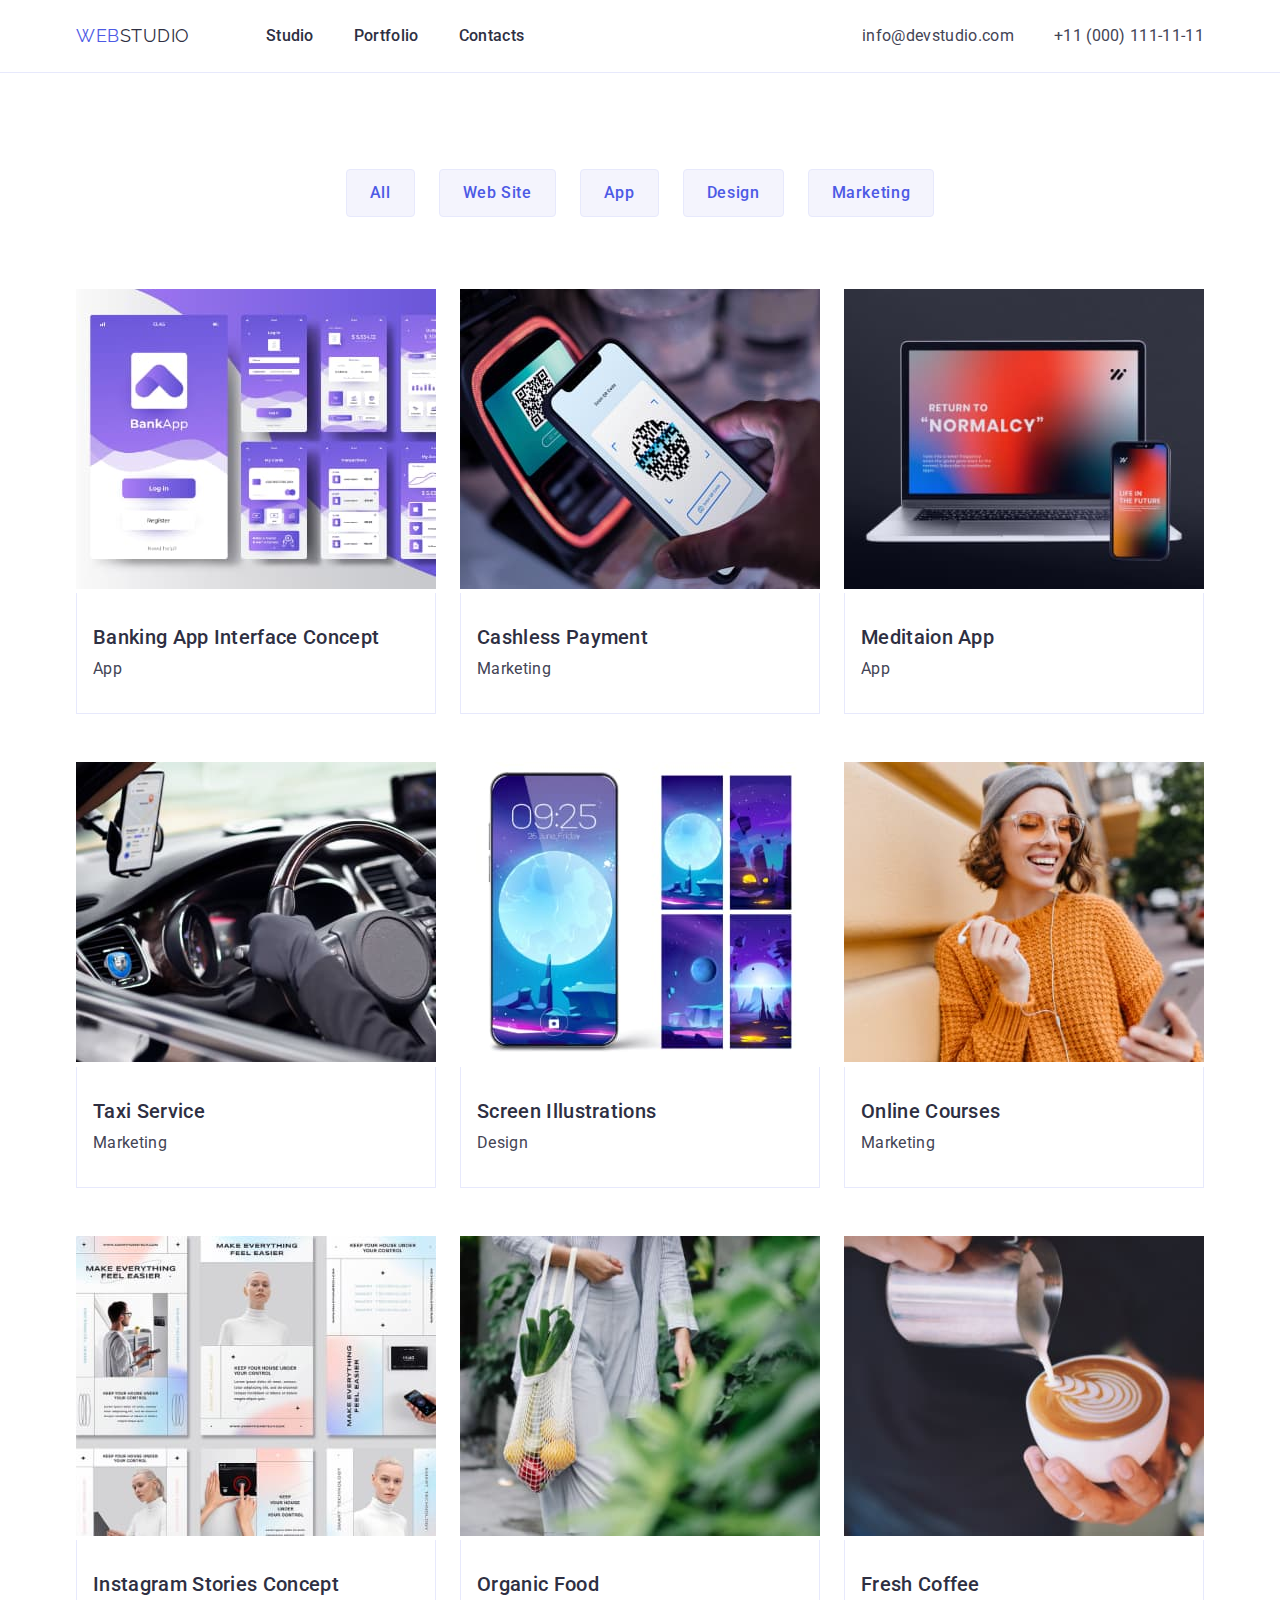
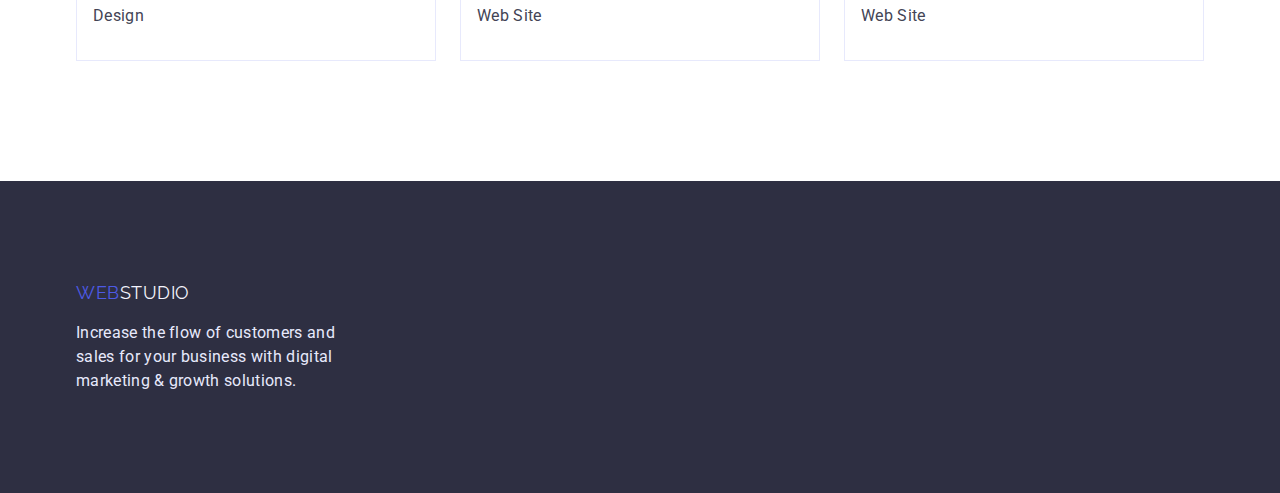
==== portfolio.html @ d8daa6f0 "Initial commit" ====
<!DOCTYPE html>
<html lang="en">
  <head>
    <meta charset="UTF-8" />
    <meta http-equiv="X-UA-Compatible" content="IE=edge" />
    <meta name="viewport" content="width=device-width, initial-scale=1.0" />
    <title>Document</title>
    <link rel="preconnect" href="https://fonts.googleapis.com" />
    <link rel="preconnect" href="https://fonts.gstatic.com" crossorigin />
    <link
      href="https://fonts.googleapis.com/css2?family=Raleway:wght@800&family=Roboto:wght@400;500;700;900&display=swap"
      rel="stylesheet"
    />
    <link
      rel="stylesheet"
      href="https://cdn.jsdelivr.net/npm/modern-normalize@1.1.0/modern-normalize.min.css"
    />
    <link rel="stylesheet" href="./css/styles.css" />
  </head>
  <body>
    <!-- Header -->
    <header class="header">
      <div class="container header-box">
        <!-- Navigation -->
        <nav class="navigation">
          <a href="./index.html" class="logo"
            >Web<span class="logo-header">Studio</span></a
          >
          <ul class="menu list">
            <li class="menu-item">
              <a href="./index.html" class="menu-link">Studio</a>
            </li>
            <li class="menu-item">
              <a href="./portfolio.html" class="menu-link">Portfolio</a>
            </li>
            <li class="menu-item">
              <a href="#" class="menu-link">Contacts</a>
            </li>
          </ul>
        </nav>
        <!-- Contacts -->
        <address class="contacts-box">
          <ul class="contacts list">
            <li class="contacts-item">
              <a href="mailto:info@devstudio.com" class="contacts-link"
                >info@devstudio.com</a
              >
            </li>
            <li class="contacts-item">
              <a href="tel:+110001111111" class="contacts-link"
                >+11 (000) 111-11-11</a
              >
            </li>
          </ul>
        </address>
      </div>
    </header>
    <main>
      <!--Portfolio-->
      <section class="section portfolio">
        <div class="container">
          <h1 class="portfolio-title visually-hidden">Portfolio</h1>
          <ul class="filter list">
            <li class="filter-item">
              <button type="button" class="button filter-btn">All</button>
            </li>
            <li class="filter-item">
              <button type="button" class="button filter-btn">Web Site</button>
            </li>
            <li class="filter-item">
              <button type="button" class="button filter-btn">App</button>
            </li>
            <li class="filter-item">
              <button type="button" class="button filter-btn">Design</button>
            </li>
            <li class="filter-item">
              <button type="button" class="button filter-btn">Marketing</button>
            </li>
          </ul>
          <ul class="portfolio-list list">
            <li class="portfolio-list-item">
              <img
                src="./images/portfolio/banking.jpg"
                alt="Banking App"
                width="360"
                height="300"
              />
              <div class="wrapper">
                <h2 class="portfolio-list-title">
                  Banking App Interface Concept
                </h2>
                <p class="portfolio-list-text">App</p>
              </div>
            </li>
            <li class="portfolio-list-item">
              <img
                src="./images/portfolio/cashless.jpg"
                alt="mobile phone is reading QR code"
                width="360"
                height="300"
              />
              <div class="wrapper">
                <h2 class="portfolio-list-title">Cashless Payment</h2>
                <p class="portfolio-list-text">Marketing</p>
              </div>
            </li>
            <li class="portfolio-list-item">
              <img
                src="./images/portfolio/meditaion.jpg"
                alt="laptop and cellphone"
                width="360"
                height="300"
              />
              <div class="wrapper">
                <h2 class="portfolio-list-title">Meditaion App</h2>
                <p class="portfolio-list-text">App</p>
              </div>
            </li>
            <li class="portfolio-list-item">
              <img
                src="./images/portfolio/taxi.jpg"
                alt="a person driving a car"
                width="360"
                height="300"
              />
              <div class="wrapper">
                <h2 class="portfolio-list-title">Taxi Service</h2>
                <p class="portfolio-list-text">Marketing</p>
              </div>
            </li>
            <li class="portfolio-list-item">
              <img
                src="./images/portfolio/screen.jpg"
                alt="Screen Illustrations"
                width="360"
                height="300"
              />
              <div class="wrapper">
                <h2 class="portfolio-list-title">Screen Illustrations</h2>
                <p class="portfolio-list-text">Design</p>
              </div>
            </li>
            <li class="portfolio-list-item">
              <img
                src="./images/portfolio/online.jpg"
                alt="smiling girl looks at the sellphone"
                width="360"
                height="300"
              />
              <div class="wrapper">
                <h2 class="portfolio-list-title">Online Courses</h2>
                <p class="portfolio-list-text">Marketing</p>
              </div>
            </li>
            <li class="portfolio-list-item">
              <img
                src="./images/portfolio/instagram.jpg"
                alt="smart home technology"
                width="360"
                height="300"
              />
              <div class="wrapper">
                <h2 class="portfolio-list-title">Instagram Stories Concept</h2>
                <p class="portfolio-list-text">Design</p>
              </div>
            </li>
            <li class="portfolio-list-item">
              <img
                src="./images/portfolio/organic.jpg"
                alt="a woman carries a bag of vegetables"
                width="360"
                height="300"
              />
              <div class="wrapper">
                <h2 class="portfolio-list-title">Organic Food</h2>
                <p class="portfolio-list-text">Web Site</p>
              </div>
            </li>
            <li class="portfolio-list-item">
              <img
                src="./images/portfolio/coffee.jpg"
                alt="the man pours milk into the coffee"
                width="360"
                height="300"
              />
              <div class="wrapper">
                <h2 class="portfolio-list-title">Fresh Coffee</h2>
                <p class="portfolio-list-text">Web Site</p>
              </div>
            </li>
          </ul>
        </div>
      </section>
    </main>
    <!-- Footer -->
    <footer class="footer">
      <div class="container">
        <a href="./index.html" class="logo"
          >Web<span class="logo-footer">Studio</span></a
        >
        <p class="footer-text">
          Increase the flow of customers and sales for your business with
          digital marketing & growth solutions.
        </p>
      </div>
    </footer>
  </body>
</html>
---- css/styles.css ----
:root {
    --primary-text-color: #434455;
    --title-color: #2E2F42;
    --accent-color: #4D5AE5;
    --white-color: #ffffff;
    --color-cloud: #F4F4FD;
    --color-cornflower: #E7E9FC;
    --hover-color: #404BBF;
}

body {
    background-color: var(--white-color);
    color: var(--primary-text-color);
    font-family: 'Roboto', sans-serif;
    letter-spacing: 0.02em;
}

h1,
h2,
h3,
p {
    margin-top: 0;
    margin-bottom: 0;
}

ul {
    margin-top: 0;
    margin-bottom: 0;
    padding-left: 0;
}

img {
    max-width: 100%;
    height: auto;
}

.list {
    list-style: none;
}

/* Components*/

.visually-hidden {
    position: absolute;
    width: 1px;
    height: 1px;
    margin: -1px;
    border: 0;
    padding: 0;

    white-space: nowrap;
    clip-path: inset(100%);
    clip: rect(0 0 0 0);
    overflow: hidden;
}

.container {
    width: 1158px;
    padding: 0 15px;
    margin-left: auto;
    margin-right: auto;
}

.menu-link.current {
    color: var(--hover-color);
}

.menu-item:not(:last-child),
.contacts-item:not(:last-child) {
    margin-right: 40px;
}

.button {
    font-weight: 500;
    font-size: 16px;
    line-height: 1.5;
    letter-spacing: 0.04em;
    border-radius: 4px;
    cursor: pointer;
}

.logo {
    color: var(--accent-color);
    font-family: 'Raleway', sans-serif;
    font-size: 18px;
    line-height: 1.3;
    letter-spacing: 0.03em;
    text-decoration: none;
    text-transform: uppercase;
}

.menu-link,
.contacts-link {
    display: block;
    padding-top: 24px;
    padding-bottom: 24px;

    text-decoration: none;
    line-height: 1.5;
}

.section {
    padding-top: 120px;
    padding-bottom: 120px;
}

.section-title {
    margin-bottom: 72px;

    color: var(--title-color);
    font-size: 36px;
    line-height: 1.1;
    text-align: center;
    text-transform: capitalize;
}

.features-list,
.work-list,
.team-list {
    display: flex;
    gap: 24px;
}

.features-list-title,
.team-list-title,
.portfolio-list-title {
    color: var(--title-color);
    font-weight: 500;
    font-size: 20px;
    line-height: 1.2;
}

.team-list-title,
.portfolio-list-title,
.features-list-title {
    margin-bottom: 8px;
}

.features-list-text,
.team-list-text,
.portfolio-list-text {
    line-height: 1.5;
}

/* Header */

.header {
    border-bottom: 1px solid var(--color-cornflower);
}

.header-box {
    display: flex;
}

.logo-header {
    color: var(--title-color);
}

/* Menu */
.navigation {
    display: flex;
    align-items: center;
}

.menu {
    display: flex;
    margin-left: 76px;
}

.menu-link {
    color: var(--title-color);
    font-weight: 500;
}

.menu-link:hover,
.menu-link:focus {
    color: var(--hover-color);
}

/* Contacts */

.contacts-box {
    margin-left: auto;
}

.contacts {
    display: flex;
}

.contacts-link {
    color: var(--primary-text-color);
    font-style: normal;
}

.contacts-link:hover,
.contacts-link:focus {
    color: var(--hover-color);
}

/* Hero */
.hero {
    padding-top: 188px;
    padding-bottom: 188px;
    text-align: center;

    background-color: var(--title-color);
}

.hero-title {
    width: 494px;
    margin-bottom: 48px;
    margin-left: auto;
    margin-right: auto;

    color: var(--white-color);
    font-size: 56px;
    line-height: 1.07;
}

.hero-btn {
    padding: 16px 32px;

    color: var(--white-color);
    background-color: var(--accent-color);
    border: none;
    box-shadow: 0px 4px 4px rgba(0, 0, 0, 0.15);
}

.hero-btn:hover,
.hero-btn:focus {
    background-color: var(--hover-color);
}

/* Features */

.features-list-item {
    flex-basis: calc((100%-72px)/4);
}

/* Work */

.section.work {
    padding-top: 0;
}

.work-list-item {
    flex-basis: calc((100%-48px)/3);
}

/* Team */

.section.team {
    background-color: var(--color-cloud);
}

.team-list-item {
    flex-basis: calc((100%-72px)/4);
    background: #FFFFFF;
    box-shadow: 0px 1px 6px rgba(46, 47, 66, 0.08), 0px 1px 1px rgba(46, 47, 66, 0.16), 0px 2px 1px rgba(46, 47, 66, 0.08);
    border-radius: 0px 0px 4px 4px;
}

.team-desc {
    padding: 32px 0;
    text-align: center;
}

/* Footer */

.footer {
    padding-top: 100px;
    padding-bottom: 100px;
    background-color: var(--title-color);
}

.logo-footer {
    color: var(--color-cloud);
}

.footer-text {
    width: 264px;
    margin-top: 16px;

    color: var(--color-cornflower);
    line-height: 1.5;
}



/* portfolio styles */

.section.portfolio {
    padding-top: 96px;
}

.filter {
    display: flex;
    justify-content: center;
    margin-bottom: 72px;
}

.filter-item:not(:last-child) {
    margin-right: 24px;
}

.filter-btn {
    padding: 11px 23px;

    color: var(--accent-color);
    background-color: var(--color-cloud);
    border: 1px solid var(--color-cornflower);
}

.filter-btn:hover,
.filter-btn:focus {
    color: var(--white-color);
    background-color: var(--hover-color);
    border-color: var(--hover-color);
    box-shadow: 0px 3px 1px rgba(0, 0, 0, 0.1), 0px 2px 1px rgba(0, 0, 0, 0.08), 0px 2px 2px rgba(0, 0, 0, 0.12);
}


.portfolio-list {
    display: flex;
    flex-wrap: wrap;
    row-gap: 48px;
    column-gap: 24px;

}

.portfolio-list-item {
    flex-basis: calc((100% - 48px) / 3);
}


.wrapper {
    padding-top: 32px;
    padding-bottom: 32px;
    padding-left: 16px;
    border: 1px solid var(--color-cornflower);
    border-top: none;
}
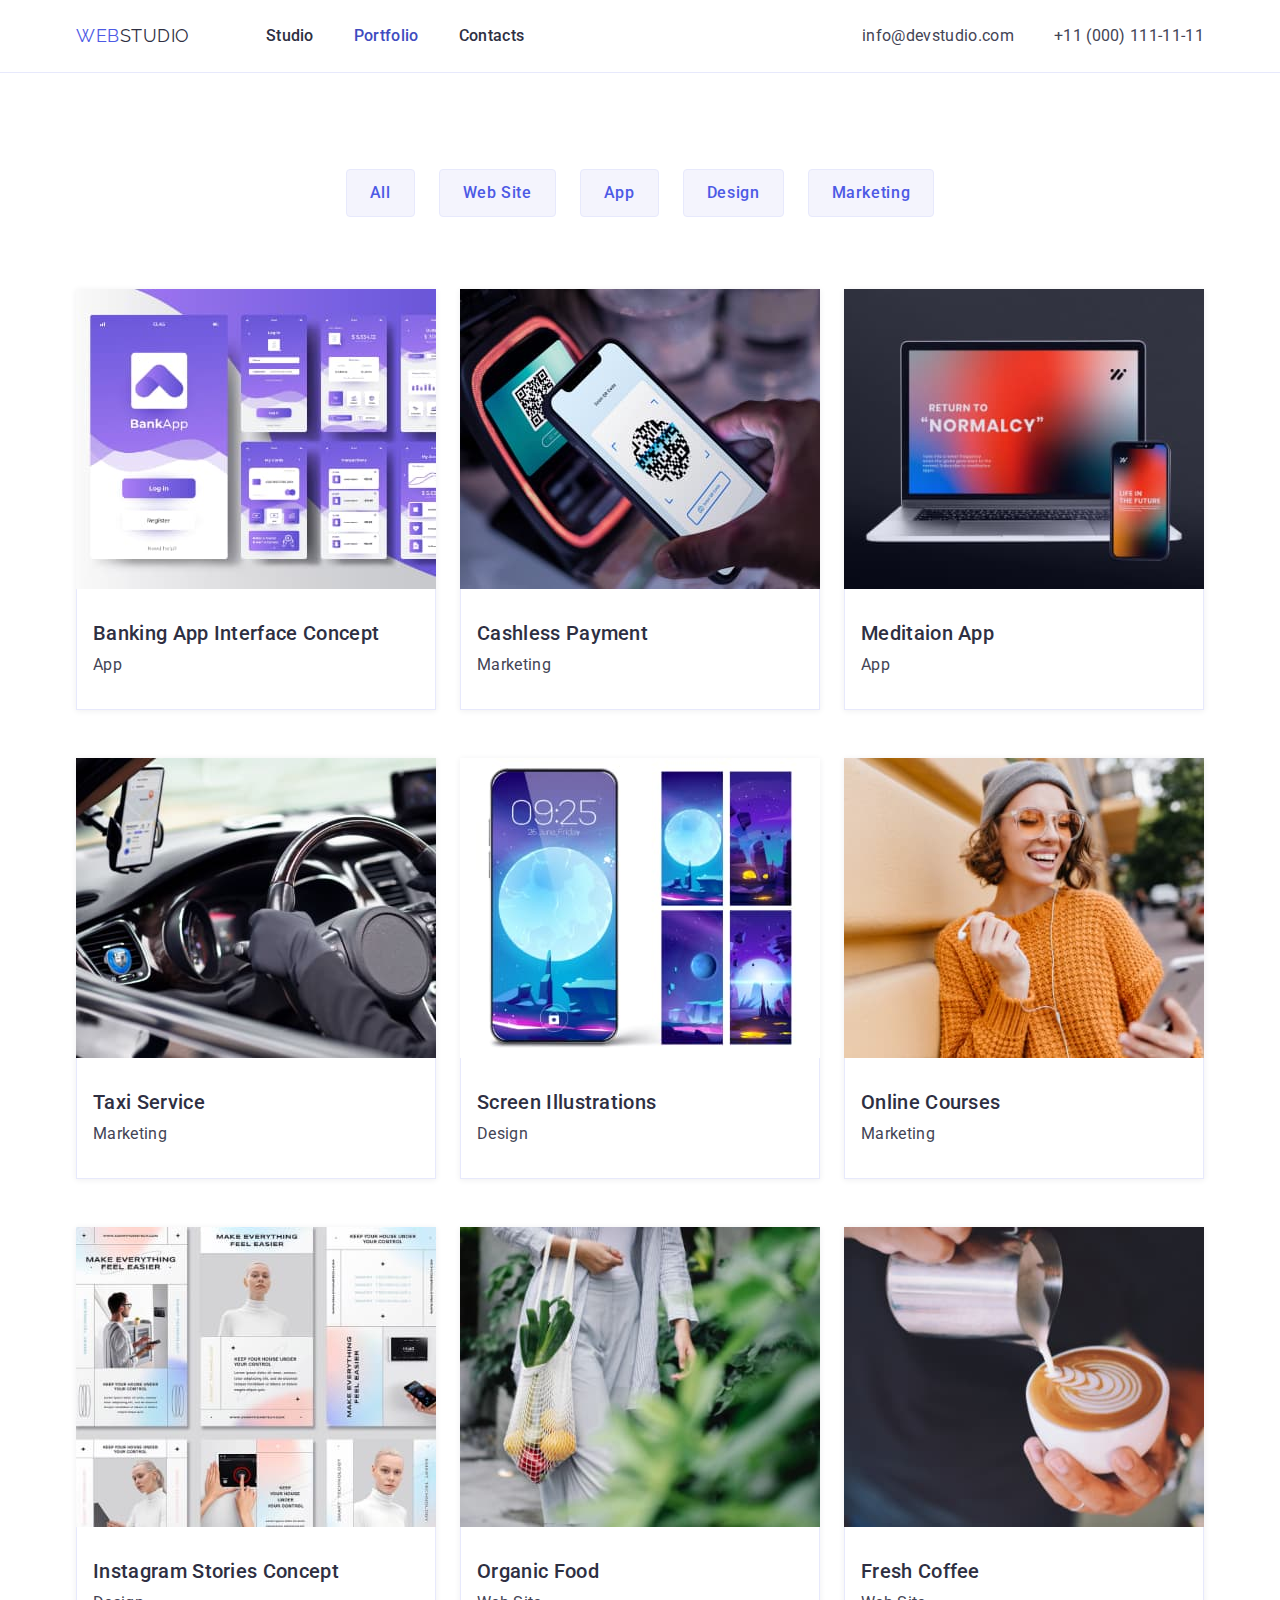
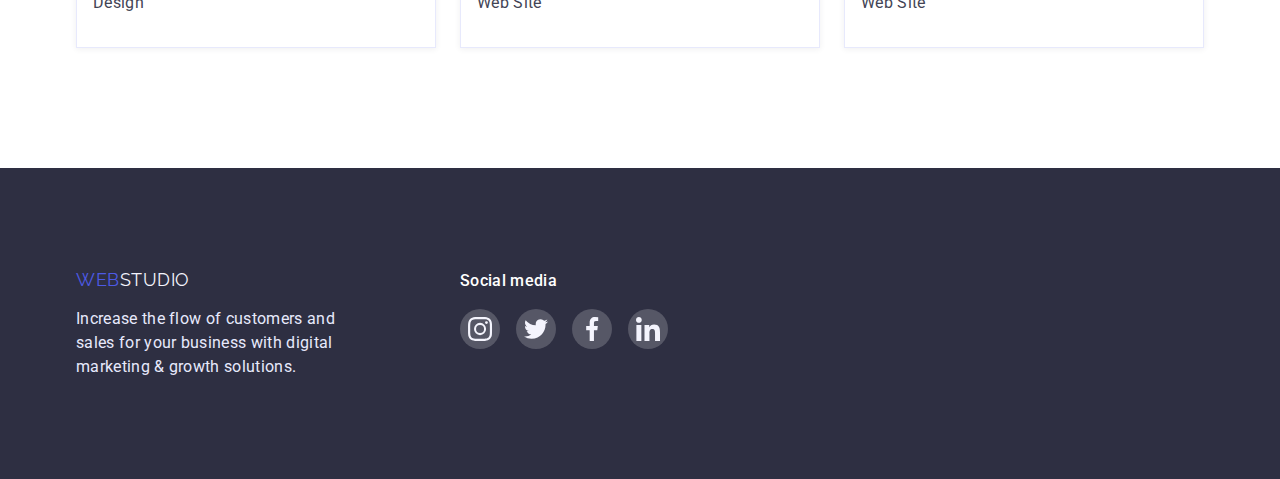
==== commit 08cbb4bd: "7" ====
--- a/portfolio.html
+++ b/portfolio.html
@@ -18,10 +18,12 @@
     <link rel="stylesheet" href="./css/styles.css" />
   </head>
   <body>
-    <!-- Header -->
+    <!-- header -->
+
     <header class="header">
       <div class="container header-box">
-        <!-- Navigation -->
+        <!-- navigation -->
+
         <nav class="navigation">
           <a href="./index.html" class="logo"
             >Web<span class="logo-header">Studio</span></a
@@ -31,14 +33,16 @@
               <a href="./index.html" class="menu-link">Studio</a>
             </li>
             <li class="menu-item">
-              <a href="./portfolio.html" class="menu-link">Portfolio</a>
+              <a href="./portfolio.html" class="menu-link current">Portfolio</a>
             </li>
             <li class="menu-item">
               <a href="#" class="menu-link">Contacts</a>
             </li>
           </ul>
         </nav>
-        <!-- Contacts -->
+
+        <!-- contacts -->
+
         <address class="contacts-box">
           <ul class="contacts list">
             <li class="contacts-item">
@@ -56,7 +60,8 @@
       </div>
     </header>
     <main>
-      <!--Portfolio-->
+      <!--portfolio-->
+
       <section class="section portfolio">
         <div class="container">
           <h1 class="portfolio-title visually-hidden">Portfolio</h1>
@@ -79,129 +84,189 @@
           </ul>
           <ul class="portfolio-list list">
             <li class="portfolio-list-item">
-              <img
-                src="./images/portfolio/banking.jpg"
-                alt="Banking App"
-                width="360"
-                height="300"
-              />
-              <div class="wrapper">
-                <h2 class="portfolio-list-title">
-                  Banking App Interface Concept
-                </h2>
-                <p class="portfolio-list-text">App</p>
-              </div>
-            </li>
-            <li class="portfolio-list-item">
-              <img
-                src="./images/portfolio/cashless.jpg"
-                alt="mobile phone is reading QR code"
-                width="360"
-                height="300"
-              />
-              <div class="wrapper">
-                <h2 class="portfolio-list-title">Cashless Payment</h2>
-                <p class="portfolio-list-text">Marketing</p>
-              </div>
-            </li>
-            <li class="portfolio-list-item">
-              <img
-                src="./images/portfolio/meditaion.jpg"
-                alt="laptop and cellphone"
-                width="360"
-                height="300"
-              />
-              <div class="wrapper">
-                <h2 class="portfolio-list-title">Meditaion App</h2>
-                <p class="portfolio-list-text">App</p>
-              </div>
-            </li>
-            <li class="portfolio-list-item">
-              <img
-                src="./images/portfolio/taxi.jpg"
-                alt="a person driving a car"
-                width="360"
-                height="300"
-              />
-              <div class="wrapper">
-                <h2 class="portfolio-list-title">Taxi Service</h2>
-                <p class="portfolio-list-text">Marketing</p>
-              </div>
-            </li>
-            <li class="portfolio-list-item">
-              <img
-                src="./images/portfolio/screen.jpg"
-                alt="Screen Illustrations"
-                width="360"
-                height="300"
-              />
-              <div class="wrapper">
-                <h2 class="portfolio-list-title">Screen Illustrations</h2>
-                <p class="portfolio-list-text">Design</p>
-              </div>
-            </li>
-            <li class="portfolio-list-item">
-              <img
-                src="./images/portfolio/online.jpg"
-                alt="smiling girl looks at the sellphone"
-                width="360"
-                height="300"
-              />
-              <div class="wrapper">
-                <h2 class="portfolio-list-title">Online Courses</h2>
-                <p class="portfolio-list-text">Marketing</p>
-              </div>
-            </li>
-            <li class="portfolio-list-item">
-              <img
-                src="./images/portfolio/instagram.jpg"
-                alt="smart home technology"
-                width="360"
-                height="300"
-              />
-              <div class="wrapper">
-                <h2 class="portfolio-list-title">Instagram Stories Concept</h2>
-                <p class="portfolio-list-text">Design</p>
-              </div>
-            </li>
-            <li class="portfolio-list-item">
-              <img
-                src="./images/portfolio/organic.jpg"
-                alt="a woman carries a bag of vegetables"
-                width="360"
-                height="300"
-              />
-              <div class="wrapper">
-                <h2 class="portfolio-list-title">Organic Food</h2>
-                <p class="portfolio-list-text">Web Site</p>
-              </div>
-            </li>
-            <li class="portfolio-list-item">
-              <img
-                src="./images/portfolio/coffee.jpg"
-                alt="the man pours milk into the coffee"
-                width="360"
-                height="300"
-              />
-              <div class="wrapper">
-                <h2 class="portfolio-list-title">Fresh Coffee</h2>
-                <p class="portfolio-list-text">Web Site</p>
-              </div>
+              <a href="#" class="portfolio-list-link">
+                <img
+                  src="./images/portfolio/banking.jpg"
+                  alt="Banking App"
+                  width="360"
+                  height="300"
+                />
+                <div class="wrapper">
+                  <h2 class="portfolio-list-title">
+                    Banking App Interface Concept
+                  </h2>
+                  <p class="portfolio-list-text">App</p>
+                </div></a
+              >
+            </li>
+            <li class="portfolio-list-item">
+              <a href="#" class="portfolio-list-link">
+                <img
+                  src="./images/portfolio/cashless.jpg"
+                  alt="mobile phone is reading QR code"
+                  width="360"
+                  height="300"
+                />
+                <div class="wrapper">
+                  <h2 class="portfolio-list-title">Cashless Payment</h2>
+                  <p class="portfolio-list-text">Marketing</p>
+                </div>
+              </a>
+            </li>
+            <li class="portfolio-list-item">
+              <a href="#" class="portfolio-list-link">
+                <img
+                  src="./images/portfolio//meditaion.jpg"
+                  alt="laptop and cellphone"
+                  width="360"
+                  height="300"
+                />
+                <div class="wrapper">
+                  <h2 class="portfolio-list-title">Meditaion App</h2>
+                  <p class="portfolio-list-text">App</p>
+                </div></a
+              >
+            </li>
+            <li class="portfolio-list-item">
+              <a href="#" class="portfolio-list-link"
+                ><img
+                  src="./images/portfolio/taxi.jpg"
+                  alt="a person driving a car"
+                  width="360"
+                  height="300"
+                />
+                <div class="wrapper">
+                  <h2 class="portfolio-list-title">Taxi Service</h2>
+                  <p class="portfolio-list-text">Marketing</p>
+                </div></a
+              >
+            </li>
+            <li class="portfolio-list-item">
+              <a href="#" class="portfolio-list-link"
+                ><img
+                  src="./images/portfolio/screen.jpg"
+                  alt="Screen Illustrations"
+                  width="360"
+                  height="300"
+                />
+                <div class="wrapper">
+                  <h2 class="portfolio-list-title">Screen Illustrations</h2>
+                  <p class="portfolio-list-text">Design</p>
+                </div></a
+              >
+            </li>
+            <li class="portfolio-list-item">
+              <a href="#" class="portfolio-list-link"
+                ><img
+                  src="./images/portfolio/online.jpg"
+                  alt="smiling girl looks at the sellphone"
+                  width="360"
+                  height="300"
+                />
+                <div class="wrapper">
+                  <h2 class="portfolio-list-title">Online Courses</h2>
+                  <p class="portfolio-list-text">Marketing</p>
+                </div></a
+              >
+            </li>
+            <li class="portfolio-list-item">
+              <a href="#" class="portfolio-list-link"
+                ><img
+                  src="./images/portfolio//instagram.jpg"
+                  alt="smart home technology"
+                  width="360"
+                  height="300"
+                />
+                <div class="wrapper">
+                  <h2 class="portfolio-list-title">
+                    Instagram Stories Concept
+                  </h2>
+                  <p class="portfolio-list-text">Design</p>
+                </div></a
+              >
+            </li>
+            <li class="portfolio-list-item">
+              <a href="#" class="portfolio-list-link"
+                ><img
+                  src="./images/portfolio/organic.jpg"
+                  alt="a woman carries a bag of vegetables"
+                  width="360"
+                  height="300"
+                />
+                <div class="wrapper">
+                  <h2 class="portfolio-list-title">Organic Food</h2>
+                  <p class="portfolio-list-text">Web Site</p>
+                </div></a
+              >
+            </li>
+            <li class="portfolio-list-item">
+              <a href="#" class="portfolio-list-link"
+                ><img
+                  src="./images/portfolio/coffee.jpg"
+                  alt="the man pours milk into the coffee"
+                  width="360"
+                  height="300"
+                />
+                <div class="wrapper">
+                  <h2 class="portfolio-list-title">Fresh Coffee</h2>
+                  <p class="portfolio-list-text">Web Site</p>
+                </div></a
+              >
             </li>
           </ul>
         </div>
       </section>
     </main>
-    <!-- Footer -->
+
+    <!-- footer -->
+
     <footer class="footer">
-      <div class="container">
-        <a href="./index.html" class="logo"
-          >Web<span class="logo-footer">Studio</span></a
-        >
-        <p class="footer-text">
-          Increase the flow of customers and sales for your business with
-          digital marketing & growth solutions.
-        </p>
+      <div class="container footer-box">
+        <div class="footer-desc">
+          <a href="./index.html" class="logo"
+            >Web<span class="logo-footer">Studio</span></a
+          >
+          <p class="footer-text">
+            Increase the flow of customers and sales for your business with
+            digital marketing & growth solutions.
+          </p>
+        </div>
+
+        <!-- social -->
+
+        <div class="social-liks">
+          <h4 class="social-list-title">Social media</h4>
+          <ul class="social-list list">
+            <li class="social-list-item">
+              <a class="social-list-link" href="#" aria-label="instagram">
+                <svg class="social-list-icon" width="40" height="40">
+                  <use href="./images/icons.svg#icon-instagram-2"></use>
+                </svg>
+              </a>
+            </li>
+            <li class="social-list-item">
+              <a class="social-list-link" href="#" aria-label="twitter">
+                <svg class="social-list-icon" width="40" height="40">
+                  <use href="./images/icons.svg#icon-twitter-2"></use>
+                </svg>
+              </a>
+            </li>
+            <li class="social-list-item">
+              <a class="social-list-link" href="#" aria-label="facebook">
+                <svg class="social-list-icon" width="40" height="40">
+                  <use href="./images/icons.svg#icon-facebook-2"></use>
+                </svg>
+              </a>
+            </li>
+            <li class="social-list-item">
+              <a class="social-list-link" href="#" aria-label="linkedin">
+                <svg class="social-list-icon" width="40" height="40">
+                  <use href="./images/icons.svg#icon-linkedin-2"></use>
+                </svg>
+              </a>
+            </li>
+          </ul>
+        </div>
       </div>
     </footer>
   </body>
--- a/css/styles.css
+++ b/css/styles.css
@@ -6,6 +6,7 @@
     --color-cloud: #F4F4FD;
     --color-cornflower: #E7E9FC;
     --hover-color: #404BBF;
+    --company-logo-color: #8E8F99;
 }
 
 body {
@@ -18,6 +19,7 @@
 h1,
 h2,
 h3,
+h4,
 p {
     margin-top: 0;
     margin-bottom: 0;
@@ -30,6 +32,7 @@
 }
 
 img {
+    display: block;
     max-width: 100%;
     height: auto;
 }
@@ -38,7 +41,7 @@
     list-style: none;
 }
 
-/* Components*/
+/* components */
 
 .visually-hidden {
     position: absolute;
@@ -142,7 +145,36 @@
     line-height: 1.5;
 }
 
-/* Header */
+/* social */
+
+.social-list,
+.team-social-list {
+    display: flex;
+    justify-content: center;
+}
+
+.team-social-list-item,
+.social-list-item {
+    width: 40px;
+    height: 40px;
+}
+
+.team-social-list-link,
+.social-list-link {
+    display: flex;
+    justify-content: center;
+    align-items: center;
+    width: 100%;
+    height: 100%;
+    border-radius: 50%;
+}
+
+.team-social-list-icon,
+.social-list-icon {
+    fill: var(--color-cloud);
+}
+
+/* header */
 
 .header {
     border-bottom: 1px solid var(--color-cornflower);
@@ -156,7 +188,7 @@
     color: var(--title-color);
 }
 
-/* Menu */
+/* menu */
 .navigation {
     display: flex;
     align-items: center;
@@ -177,7 +209,7 @@
     color: var(--hover-color);
 }
 
-/* Contacts */
+/* contacts */
 
 .contacts-box {
     margin-left: auto;
@@ -197,12 +229,23 @@
     color: var(--hover-color);
 }
 
-/* Hero */
+/* hero */
+
 .hero {
     padding-top: 188px;
     padding-bottom: 188px;
     text-align: center;
 
+    max-width: 1440px;
+    margin-right: auto;
+    margin-left: auto;
+
+
+    background-image: linear-gradient(rgba(46, 47, 66, 0.7), rgba(46, 47, 66, 0.7)),
+        url(../images/hero/people-office.jpg);
+    background-repeat: no-repeat;
+    background-position: center;
+    background-size: cover;
     background-color: var(--title-color);
 }
 
@@ -231,13 +274,21 @@
     background-color: var(--hover-color);
 }
 
-/* Features */
+/* features */
+.thumb {
+    display: flex;
+    justify-content: center;
+    align-items: center;
+    margin-bottom: 8px;
+    height: 112px;
+    background-color: var(--color-cloud);
+}
 
 .features-list-item {
     flex-basis: calc((100%-72px)/4);
 }
 
-/* Work */
+/* work */
 
 .section.work {
     padding-top: 0;
@@ -247,7 +298,7 @@
     flex-basis: calc((100%-48px)/3);
 }
 
-/* Team */
+/* team */
 
 .section.team {
     background-color: var(--color-cloud);
@@ -260,12 +311,66 @@
     border-radius: 0px 0px 4px 4px;
 }
 
+.team-list-text {
+    margin-bottom: 8px;
+}
+
 .team-desc {
     padding: 32px 0;
     text-align: center;
 }
 
-/* Footer */
+.team-social-list {
+    gap: 24px;
+
+}
+
+.team-social-list-link {
+    background-color: var(--accent-color);
+}
+
+.team-social-list-link:hover,
+.team-social-list-link:focus {
+    background-color: var(--hover-color);
+}
+
+/* customers */
+
+.section.customers {
+    padding-top: 130px;
+}
+
+.customers-list {
+    display: flex;
+    gap: 24px;
+}
+
+.customers-list-link {
+    display: flex;
+    justify-content: center;
+    align-items: center;
+    width: 168px;
+    height: 88px;
+    border: 1px solid var(--company-logo-color);
+    border-radius: 4px;
+}
+
+.customers-list-link:hover,
+.customers-list-link:focus {
+    border: 1px solid var(--hover-color);
+}
+
+
+.customers-list-icon {
+    fill: var(--company-logo-color);
+}
+
+.customers-list-link:hover .customers-list-icon,
+.customers-list-link:focus .customers-list-icon {
+    fill: var(--hover-color);
+}
+
+/* footer */
 
 .footer {
     padding-top: 100px;
@@ -273,6 +378,11 @@
     background-color: var(--title-color);
 }
 
+.footer-box {
+    display: flex;
+    align-items: baseline;
+}
+
 .logo-footer {
     color: var(--color-cloud);
 }
@@ -285,9 +395,32 @@
     line-height: 1.5;
 }
 
-
-
-/* portfolio styles */
+.footer-desc {
+    margin-right: 120px;
+}
+
+.social-list-title {
+    margin-bottom: 16px;
+
+    font-weight: 500;
+    line-height: calc(24/16);
+    color: var(--white-color);
+}
+
+.social-list {
+    gap: 16px;
+}
+
+.social-list-link {
+    background-color: rgba(255, 255, 255, 0.1);
+}
+
+.social-list-link:hover,
+.social-list-link:focus {
+    background-color: #31D0AA;
+}
+
+/* portfolio */
 
 .section.portfolio {
     padding-top: 96px;
@@ -330,8 +463,8 @@
 
 .portfolio-list-item {
     flex-basis: calc((100% - 48px) / 3);
-}
-
+    box-shadow: 0px 1px 6px rgba(46, 47, 66, 0.08);
+}
 
 .wrapper {
     padding-top: 32px;
@@ -339,4 +472,15 @@
     padding-left: 16px;
     border: 1px solid var(--color-cornflower);
     border-top: none;
+}
+
+.portfolio-list-link {
+    display: block;
+    text-decoration: none;
+    color: inherit;
+}
+
+.portfolio-list-link:hover {
+    border: 1px solid var(--color-cloud);
+    box-shadow: 0px 1px 6px rgba(46, 47, 66, 0.08), 0px 1px 1px rgba(46, 47, 66, 0.16), 0px 2px 1px rgba(46, 47, 66, 0.08);
 }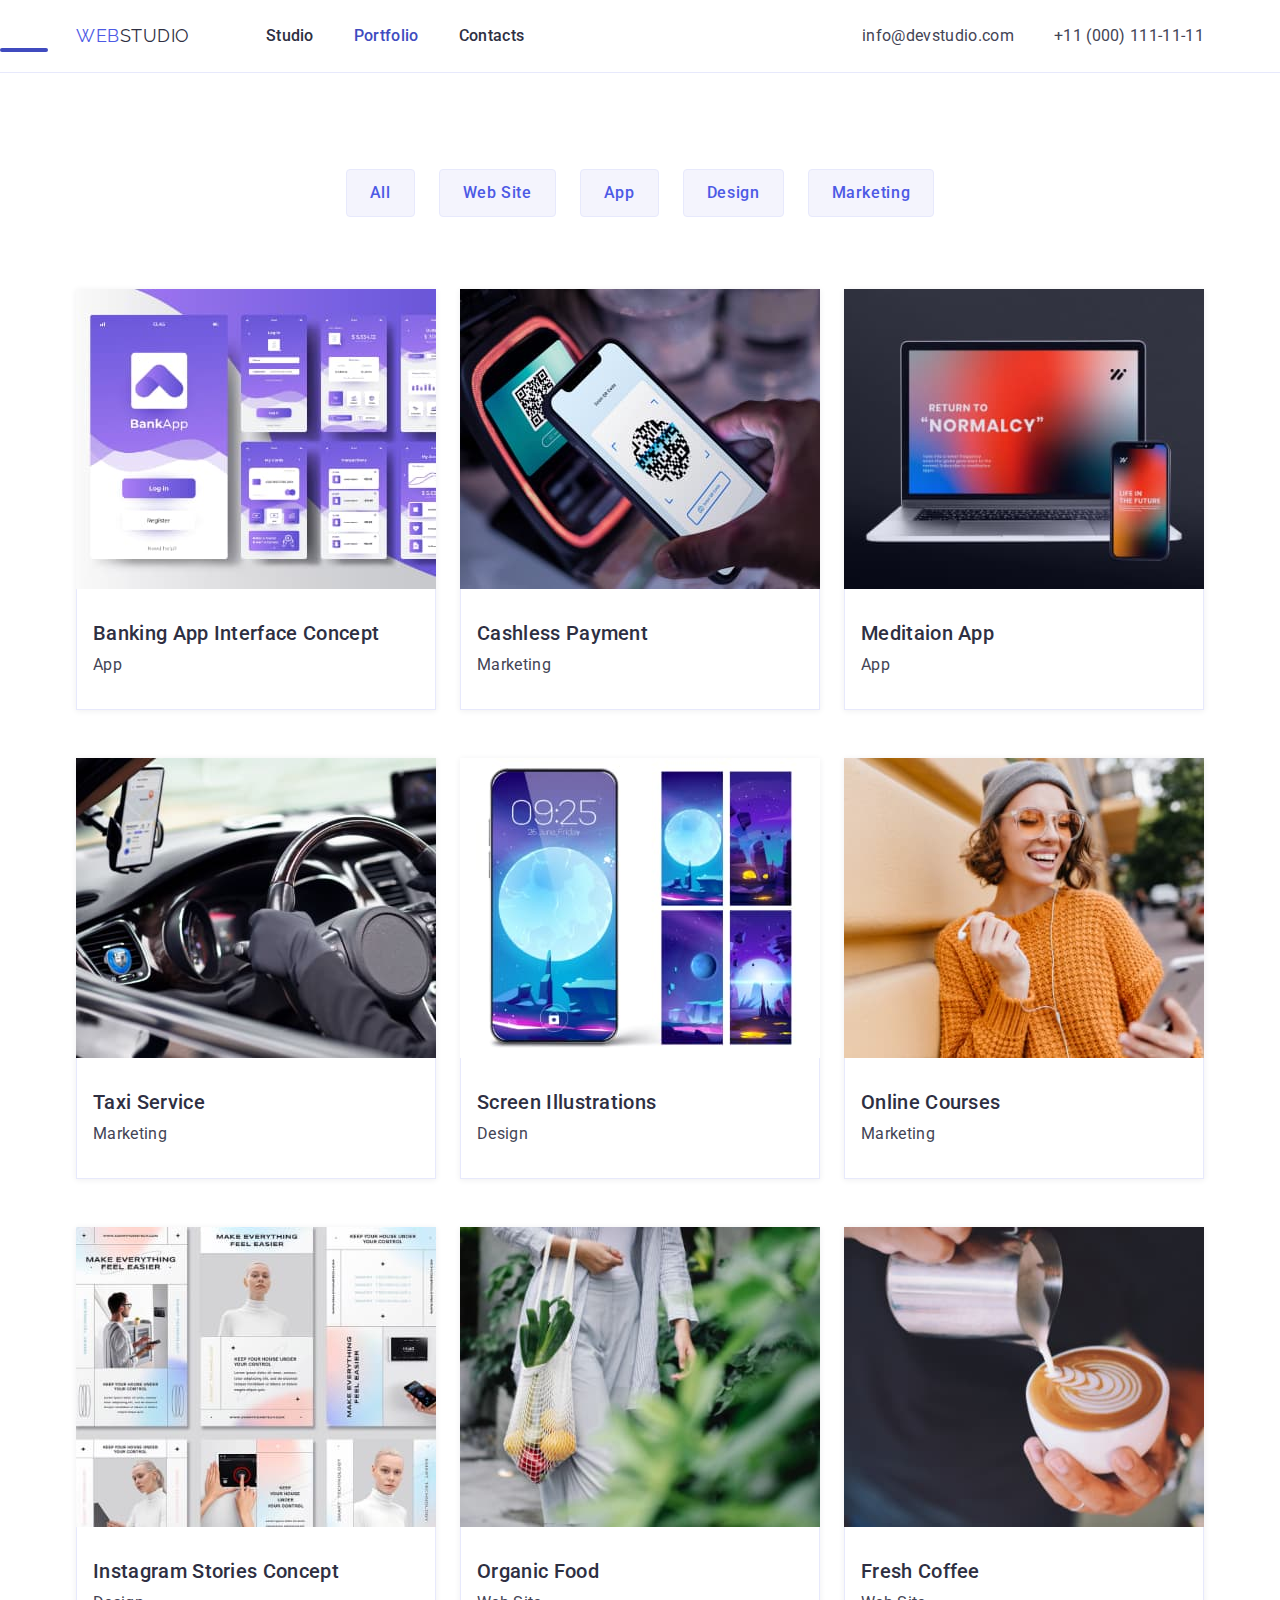
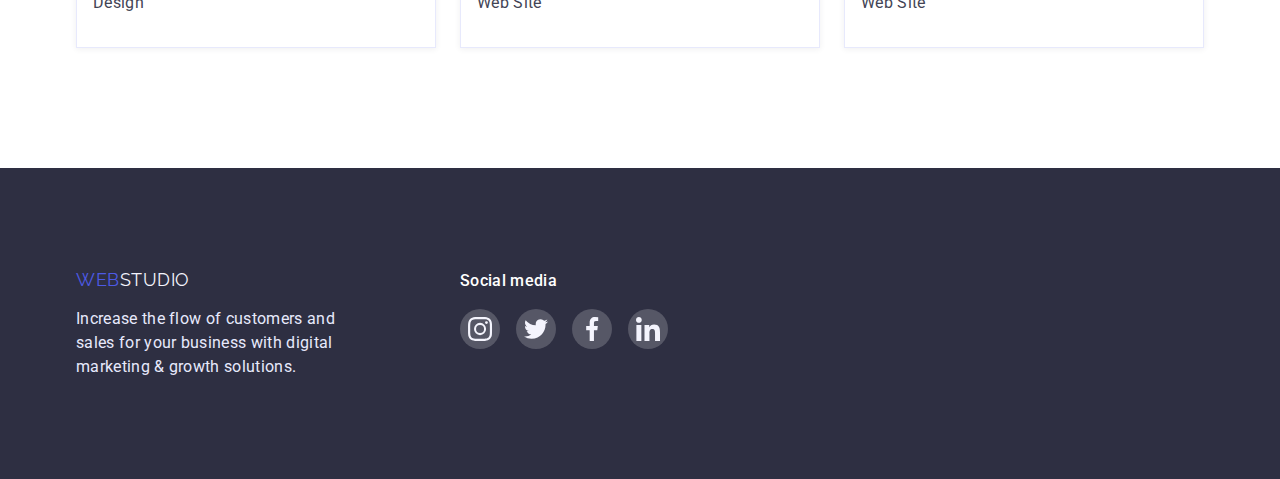
==== commit 2b8aa75e: "8" ====
--- a/portfolio.html
+++ b/portfolio.html
@@ -234,7 +234,7 @@
 
         <!-- social -->
 
-        <div class="social-liks">
+        <div class="social-links">
           <h4 class="social-list-title">Social media</h4>
           <ul class="social-list list">
             <li class="social-list-item">
--- a/css/styles.css
+++ b/css/styles.css
@@ -188,7 +188,21 @@
     color: var(--title-color);
 }
 
+.menu-link.current::after {
+    content: " ";
+    
+    position: absolute;
+    width: 48px;
+    height: 4px;
+    left: 0px;
+    top: 48px;
+
+    background: #404BBF;
+    border-radius: 2px;
+
+}
 /* menu */
+
 .navigation {
     display: flex;
     align-items: center;
